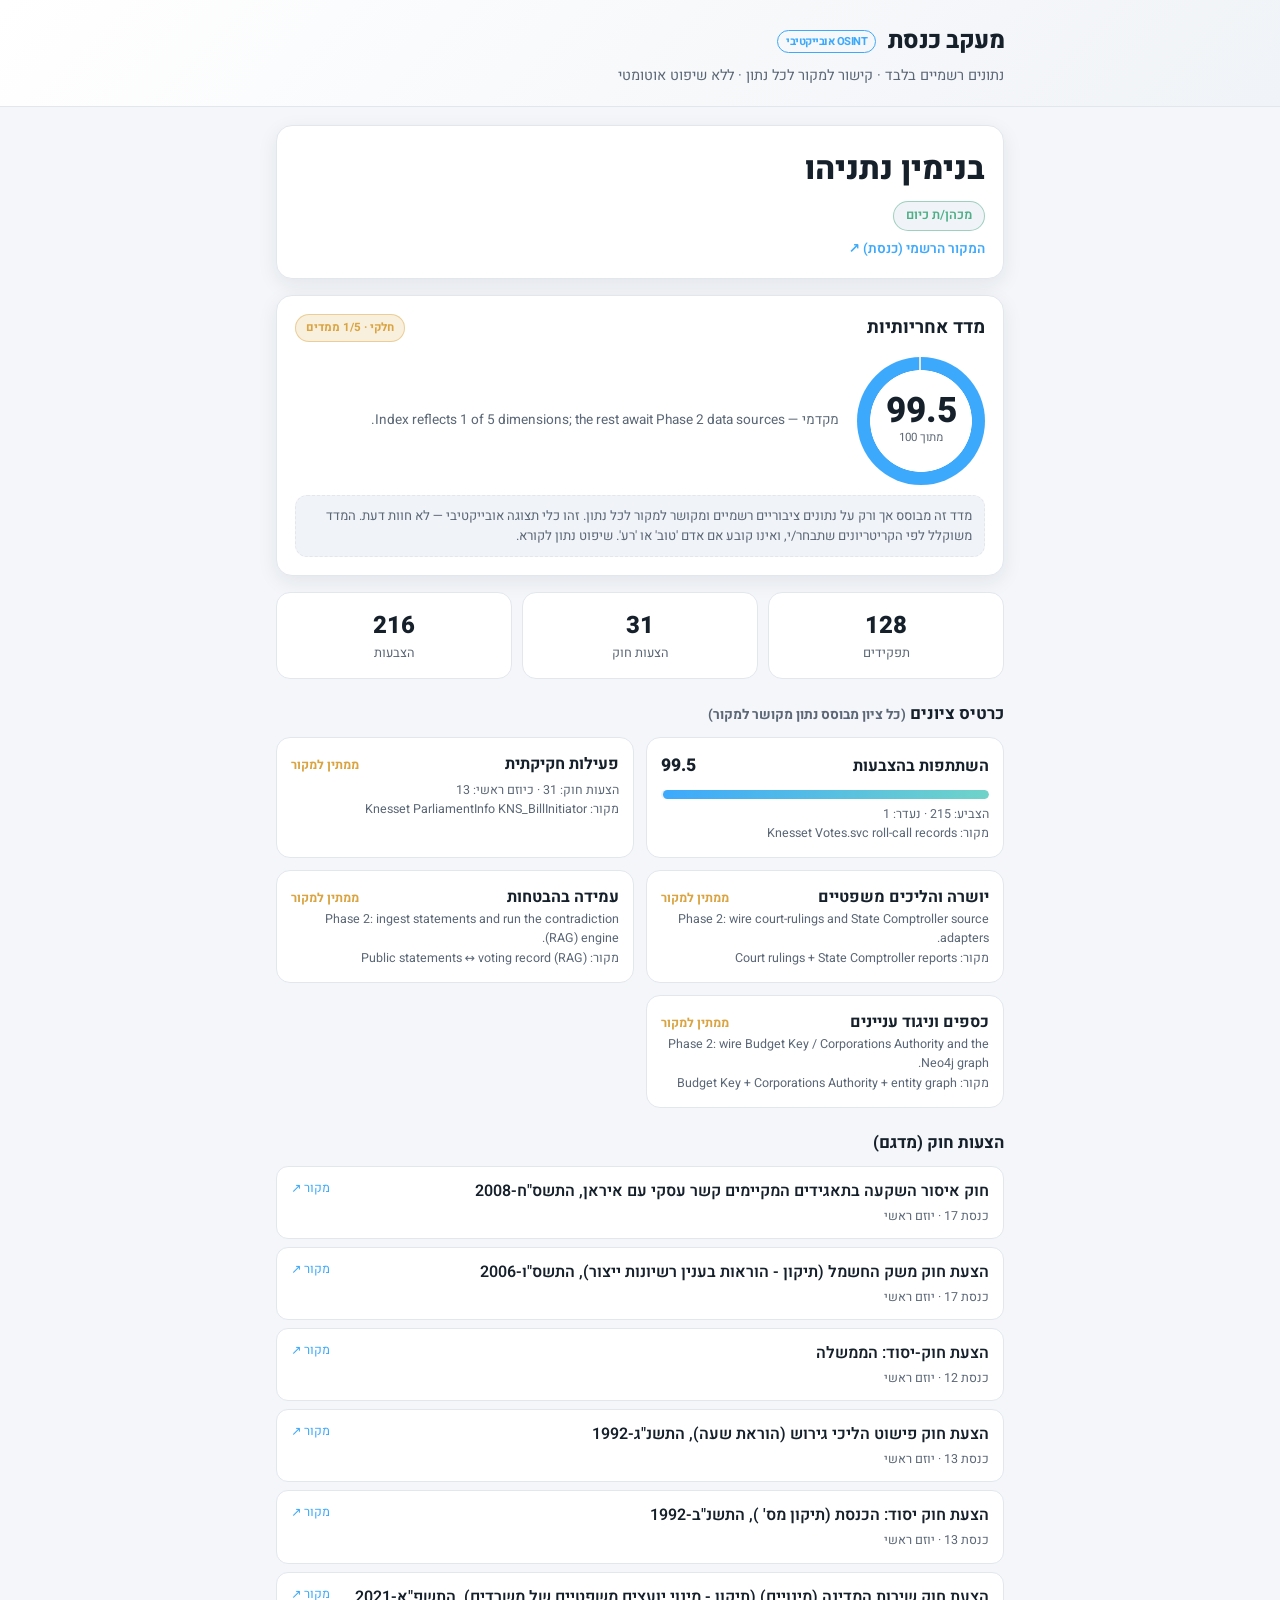
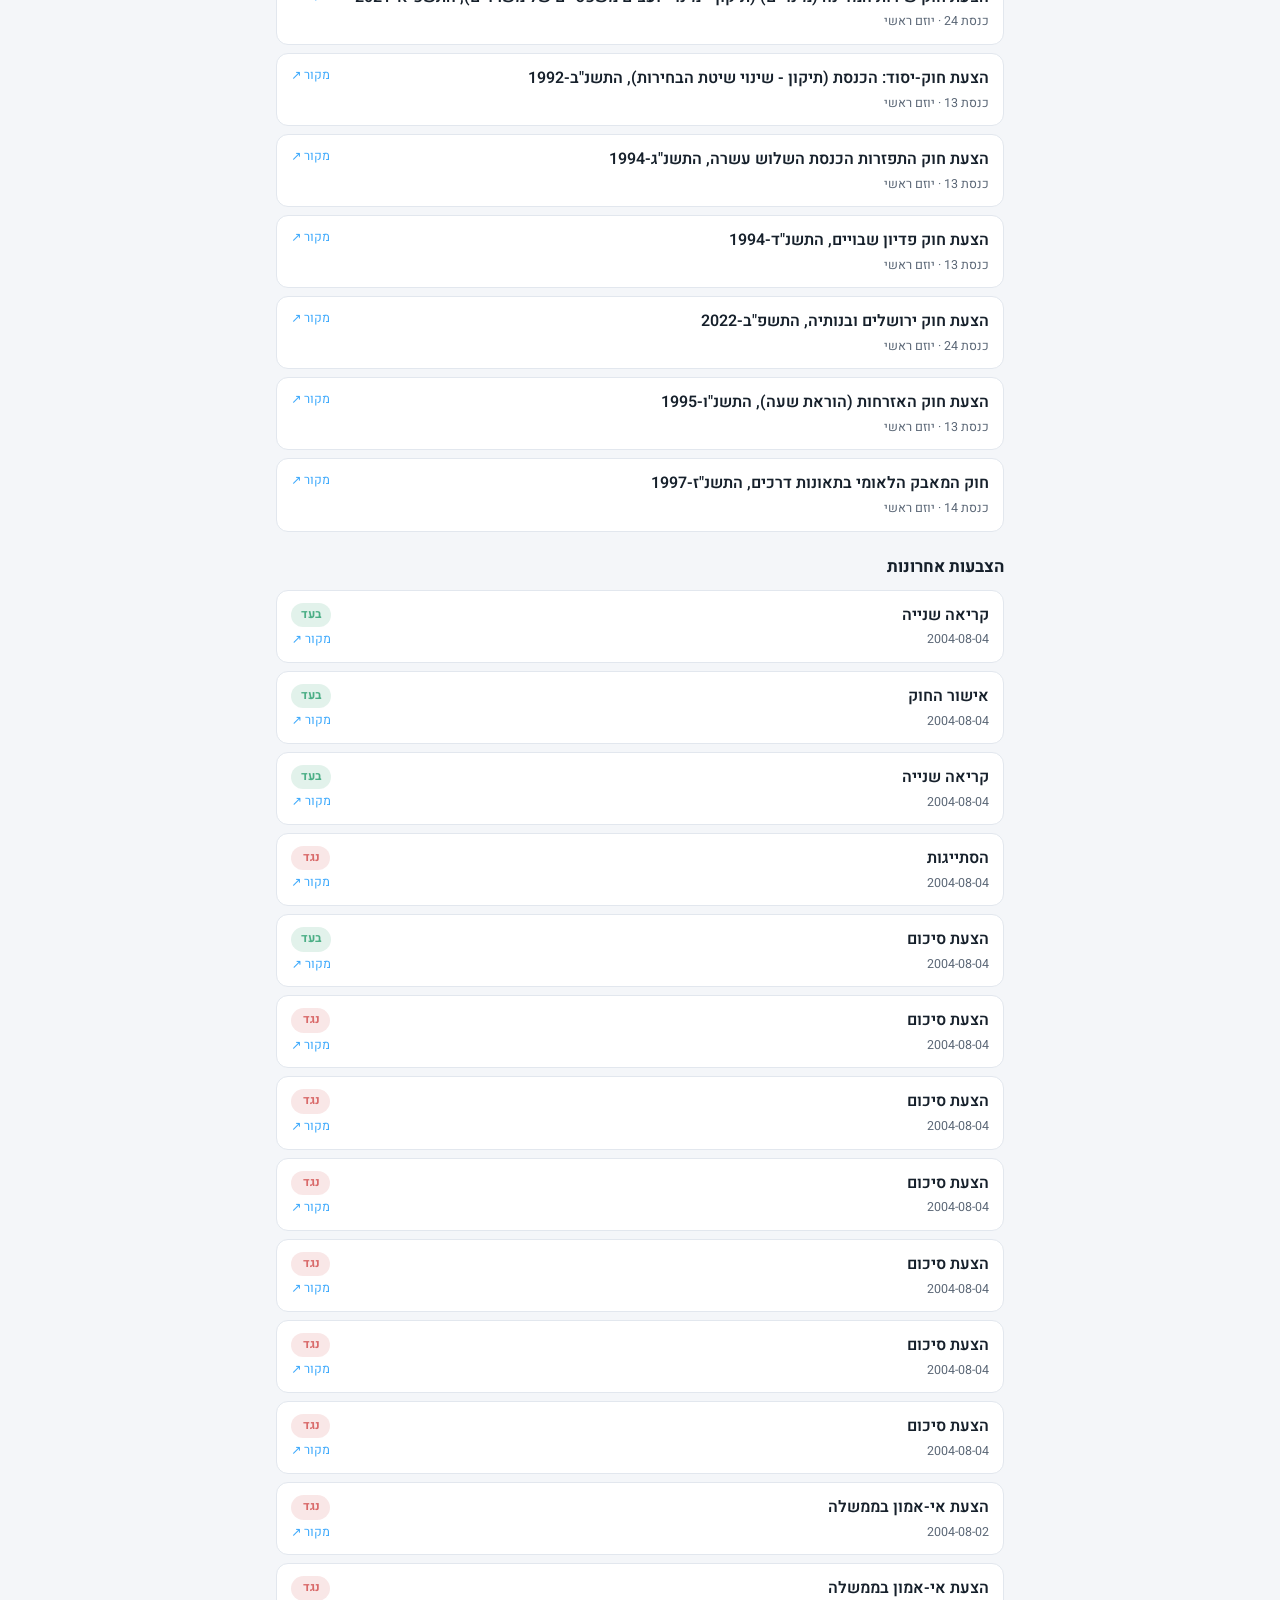
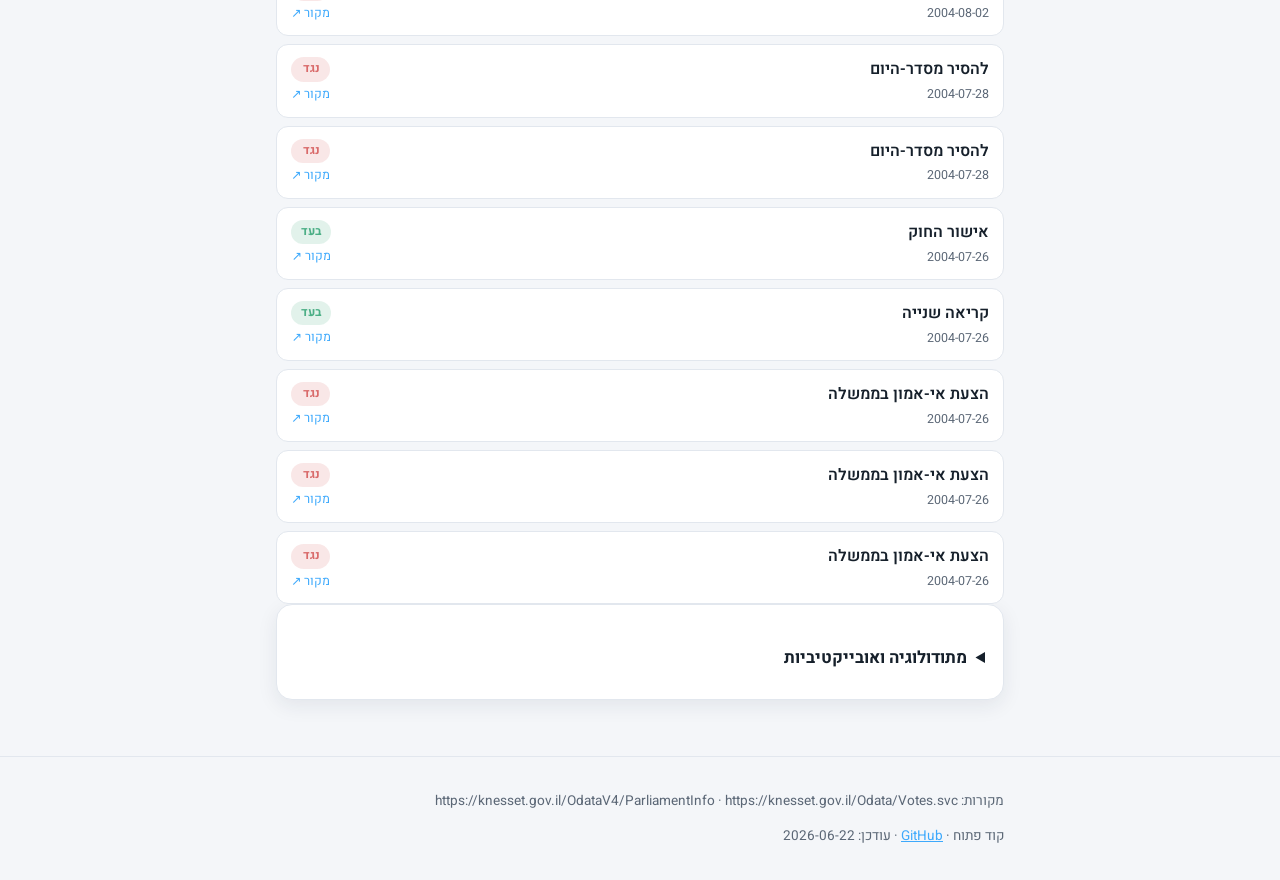
==== docs/index.html @ 67ebfc63 "Phase 1: objective Knesset OSINT platform + mobile site FastAPI + SQLAlchemy(Postgres) + Neo4j scaff" ====
<!DOCTYPE html>
<html lang="he" dir="rtl">
<head>
  <meta charset="utf-8" />
  <meta name="viewport" content="width=device-width, initial-scale=1, viewport-fit=cover" />
  <meta name="color-scheme" content="light dark" />
  <title>מעקב כנסת · OSINT אובייקטיבי</title>
  <link rel="icon" href="data:image/svg+xml,%3Csvg xmlns='http://www.w3.org/2000/svg' viewBox='0 0 100 100'%3E%3Crect width='100' height='100' rx='22' fill='%233da9fc'/%3E%3Cpath d='M28 52l16 16 30-36' fill='none' stroke='white' stroke-width='10' stroke-linecap='round' stroke-linejoin='round'/%3E%3C/svg%3E" />
  <meta property="og:title" content="מעקב כנסת · OSINT אובייקטיבי" />
  <meta property="og:description" content="מעקב אובייקטיבי אחר נבחרי ציבור בישראל — נתונים רשמיים בלבד." />
  <meta name="robots" content="index,follow" />
  <meta name="description" content="מעקב אובייקטיבי אחר נבחרי ציבור בישראל — נתונים רשמיים בלבד, עם קישור למקור לכל נתון." />
  <link rel="preconnect" href="https://fonts.googleapis.com" />
  <link rel="preconnect" href="https://fonts.gstatic.com" crossorigin />
  <link href="https://fonts.googleapis.com/css2?family=Heebo:wght@400;500;700;800&display=swap" rel="stylesheet" />
  <link rel="stylesheet" href="./styles.css" />
</head>
<body>
  <header class="site-header">
    <div class="wrap">
      <h1 class="brand">מעקב כנסת <span class="brand-sub">OSINT אובייקטיבי</span></h1>
      <p class="tagline">נתונים רשמיים בלבד · קישור למקור לכל נתון · ללא שיפוט אוטומטי</p>
    </div>
  </header>

  <main class="wrap" id="app">
    <div id="loading" class="loading">טוען נתונים…</div>
    <div id="error" class="error hidden"></div>

    <section id="content" class="hidden">
      <!-- Politician hero -->
      <section class="hero card">
        <div class="hero-main">
          <h2 id="p-name" class="p-name"></h2>
          <div class="p-meta">
            <span id="p-party" class="chip chip-party hidden"></span>
            <span id="p-current" class="chip chip-current hidden">מכהן/ת כיום</span>
          </div>
          <a id="p-source" class="source-link" target="_blank" rel="noopener">המקור הרשמי (כנסת) ↗</a>
        </div>
      </section>

      <!-- Accountability index -->
      <section class="card index-card">
        <div class="index-head">
          <h3>מדד אחריותיות</h3>
          <span id="idx-coverage" class="badge badge-warn"></span>
        </div>
        <div class="index-body">
          <div class="index-ring" id="idx-ring">
            <span id="idx-value" class="idx-value">—</span>
            <span class="idx-of">מתוך 100</span>
          </div>
          <p id="idx-note" class="muted small"></p>
        </div>
        <p class="disclaimer" id="idx-disclaimer"></p>
      </section>

      <!-- Counts strip -->
      <section class="counts" id="counts"></section>

      <!-- Scorecard dimensions -->
      <section>
        <h3 class="section-title">כרטיס ציונים <span class="muted small">(כל ציון מבוסס נתון מקושר למקור)</span></h3>
        <div id="dimensions" class="dims"></div>
      </section>

      <!-- Sample bills -->
      <section>
        <h3 class="section-title">הצעות חוק (מדגם)</h3>
        <ul id="bills" class="list"></ul>
      </section>

      <!-- Recent votes -->
      <section>
        <h3 class="section-title">הצבעות אחרונות</h3>
        <ul id="votes" class="list"></ul>
      </section>

      <!-- Methodology -->
      <section class="card">
        <details>
          <summary class="section-title" style="cursor:pointer">מתודולוגיה ואובייקטיביות</summary>
          <div class="method">
            <p>הפלטפורמה מציגה <strong>עובדות בלבד</strong> ממקורות רשמיים (אתר הנתונים הפתוחים של הכנסת), וכל נתון מקושר למקורו. היא <strong>אינה</strong> קובעת אם אדם "טוב" או "רע".</p>
            <p>"מדד האחריותיות" הוא <strong>עדשה משוקללת</strong> לפי קריטריונים גלויים — לא חוות דעת. כרגע הוא חלקי (חלק מהקריטריונים ממתינים למקורות נתונים בשלב הבא: מבקר המדינה, פסקי דין, מפתח התקציב ורשות התאגידים).</p>
            <p>אנומליות (כגון סתירה בין הצהרה להצבעה) <strong>מסומנות לבדיקת אדם</strong> ולעולם אינן מוצגות כ"שקר" אוטומטי.</p>
          </div>
        </details>
      </section>
    </section>
  </main>

  <footer class="site-footer">
    <div class="wrap">
      <p id="footer-sources" class="small muted"></p>
      <p class="small muted">
        קוד פתוח ·
        <a href="https://github.com/noamsolomon123/knesset-osint" target="_blank" rel="noopener">GitHub</a>
        · עודכן: <span id="footer-date">—</span>
      </p>
    </div>
  </footer>

  <script src="./app.js"></script>
</body>
</html>
---- docs/styles.css ----
/* Knesset OSINT — mobile-first, RTL. Neutral palette on purpose:
   the index ring is NEVER colored good/bad, to reinforce "lens, not verdict". */
:root {
  --bg: #0f1216;
  --surface: #171b21;
  --surface-2: #1e242c;
  --line: #2a313b;
  --text: #e8edf2;
  --muted: #9aa6b2;
  --accent: #3da9fc;
  --accent-2: #6fd3c9;
  --for: #4caf86;
  --against: #d96a6a;
  --abstain: #8b97a3;
  --absent: #d99a4c;
  --warn: #d9a441;
  --radius: 16px;
  --shadow: 0 6px 24px rgba(0, 0, 0, 0.28);
}
@media (prefers-color-scheme: light) {
  :root {
    --bg: #f4f6f9; --surface: #ffffff; --surface-2: #f0f3f7; --line: #e2e7ee;
    --text: #16202b; --muted: #5b6776; --shadow: 0 6px 20px rgba(20, 35, 60, 0.08);
  }
}

* { box-sizing: border-box; }
html, body { margin: 0; padding: 0; }
body {
  font-family: 'Heebo', system-ui, -apple-system, 'Segoe UI', Arial, sans-serif;
  background: var(--bg);
  color: var(--text);
  line-height: 1.55;
  -webkit-text-size-adjust: 100%;
}
.wrap { width: 100%; max-width: 760px; margin: 0 auto; padding: 0 16px; }
.hidden { display: none !important; }
.muted { color: var(--muted); }
.small { font-size: 0.85rem; }
a { color: var(--accent); }

/* Header */
.site-header {
  background: linear-gradient(135deg, var(--surface), var(--surface-2));
  border-bottom: 1px solid var(--line);
  padding: 22px 0 18px;
  padding-top: max(22px, env(safe-area-inset-top));
}
.brand { font-size: 1.5rem; font-weight: 800; margin: 0; letter-spacing: -0.5px; }
.brand-sub {
  display: inline-block; font-size: 0.7rem; font-weight: 700; vertical-align: middle;
  color: var(--accent); border: 1px solid var(--accent); border-radius: 999px;
  padding: 2px 8px; margin-inline-start: 6px;
}
.tagline { margin: 6px 0 0; color: var(--muted); font-size: 0.9rem; }

main.wrap { padding-top: 18px; padding-bottom: 40px; }

/* Cards */
.card {
  background: var(--surface); border: 1px solid var(--line);
  border-radius: var(--radius); padding: 18px; margin-bottom: 16px; box-shadow: var(--shadow);
}
.section-title { font-size: 1.05rem; font-weight: 700; margin: 22px 0 10px; }

/* Hero */
.hero-main { display: flex; flex-direction: column; gap: 8px; }
.p-name { font-size: 1.7rem; font-weight: 800; margin: 0; }
.p-meta { display: flex; flex-wrap: wrap; gap: 8px; }
.chip {
  font-size: 0.8rem; font-weight: 600; border-radius: 999px; padding: 4px 12px;
  background: var(--surface-2); border: 1px solid var(--line);
}
.chip-current { color: var(--for); border-color: color-mix(in srgb, var(--for) 50%, transparent); }
.source-link { font-size: 0.85rem; font-weight: 600; text-decoration: none; }
.source-link:hover { text-decoration: underline; }

/* Index */
.index-head { display: flex; align-items: center; justify-content: space-between; gap: 8px; }
.index-head h3 { margin: 0; font-size: 1.15rem; }
.badge { font-size: 0.72rem; font-weight: 700; border-radius: 999px; padding: 4px 10px; }
.badge-warn { background: color-mix(in srgb, var(--warn) 18%, transparent); color: var(--warn);
  border: 1px solid color-mix(in srgb, var(--warn) 45%, transparent); }
.index-body { display: flex; align-items: center; gap: 18px; margin: 14px 0 6px; }
.index-ring {
  flex: 0 0 auto; width: 128px; height: 128px; border-radius: 50%;
  display: grid; place-content: center; text-align: center;
  background:
    radial-gradient(closest-side, var(--surface) 79%, transparent 80% 100%),
    conic-gradient(var(--accent) calc(var(--pct, 0) * 1%), var(--line) 0);
}
.idx-value { font-size: 2.2rem; font-weight: 800; line-height: 1; display: block; }
.idx-of { font-size: 0.72rem; color: var(--muted); }
.disclaimer {
  font-size: 0.82rem; color: var(--muted); background: var(--surface-2);
  border: 1px dashed var(--line); border-radius: 12px; padding: 10px 12px; margin: 10px 0 0;
}

/* Counts */
.counts { display: grid; grid-template-columns: repeat(3, 1fr); gap: 10px; margin-bottom: 8px; }
.count-box { background: var(--surface); border: 1px solid var(--line); border-radius: 14px;
  padding: 14px 8px; text-align: center; }
.count-num { font-size: 1.5rem; font-weight: 800; }
.count-label { font-size: 0.8rem; color: var(--muted); }

/* Dimensions */
.dims { display: grid; grid-template-columns: 1fr; gap: 12px; }
.dim { background: var(--surface); border: 1px solid var(--line); border-radius: 14px; padding: 14px; }
.dim-head { display: flex; justify-content: space-between; align-items: baseline; gap: 8px; }
.dim-name { font-weight: 700; }
.dim-score { font-weight: 800; font-size: 1.1rem; }
.dim-pending { font-size: 0.78rem; font-weight: 700; color: var(--warn); }
.bar { height: 9px; background: var(--surface-2); border-radius: 999px; overflow: hidden; margin: 10px 0 6px; }
.bar > i { display: block; height: 100%; background: linear-gradient(90deg, var(--accent), var(--accent-2)); border-radius: 999px; }
.dim-meta { font-size: 0.78rem; color: var(--muted); }
.dim-raw { font-size: 0.78rem; color: var(--muted); margin-top: 4px; }

/* Lists */
.list { list-style: none; padding: 0; margin: 0; display: flex; flex-direction: column; gap: 8px; }
.list li {
  background: var(--surface); border: 1px solid var(--line); border-radius: 12px;
  padding: 12px 14px; display: flex; gap: 10px; align-items: flex-start; justify-content: space-between;
}
.li-main { display: flex; flex-direction: column; gap: 3px; min-width: 0; }
.li-title { font-weight: 600; word-break: break-word; }
.li-sub { font-size: 0.78rem; color: var(--muted); }
.li-link { flex: 0 0 auto; font-size: 0.78rem; text-decoration: none; white-space: nowrap; }
.stance { font-size: 0.74rem; font-weight: 700; border-radius: 999px; padding: 3px 10px; white-space: nowrap; }
.stance-for { color: var(--for); background: color-mix(in srgb, var(--for) 16%, transparent); }
.stance-against { color: var(--against); background: color-mix(in srgb, var(--against) 16%, transparent); }
.stance-abstain { color: var(--abstain); background: color-mix(in srgb, var(--abstain) 18%, transparent); }
.stance-absent { color: var(--absent); background: color-mix(in srgb, var(--absent) 16%, transparent); }

.method p { font-size: 0.88rem; color: var(--muted); }
.loading, .error { text-align: center; padding: 40px 10px; color: var(--muted); }
.error { color: var(--against); }

.site-footer { border-top: 1px solid var(--line); padding: 20px 0; padding-bottom: max(20px, env(safe-area-inset-bottom)); }

/* Larger screens */
@media (min-width: 620px) {
  .dims { grid-template-columns: 1fr 1fr; }
  .p-name { font-size: 2rem; }
}
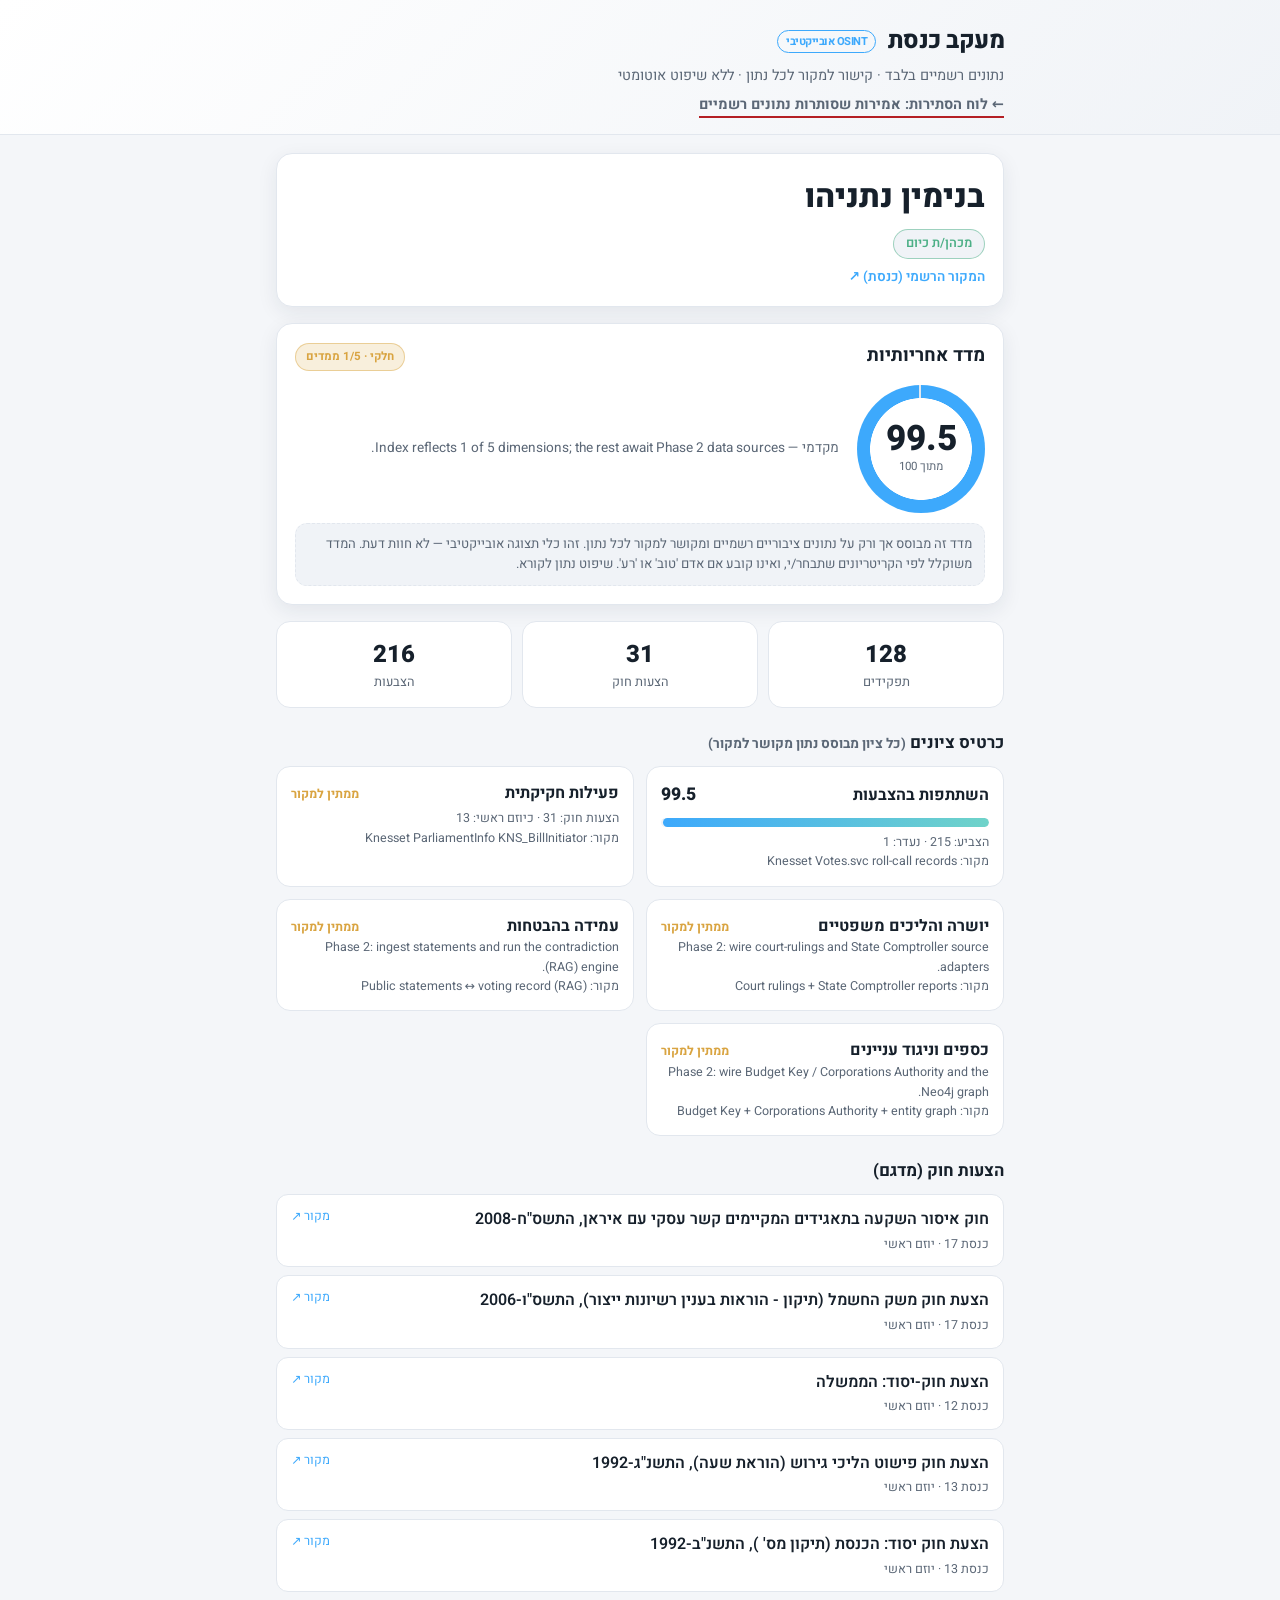
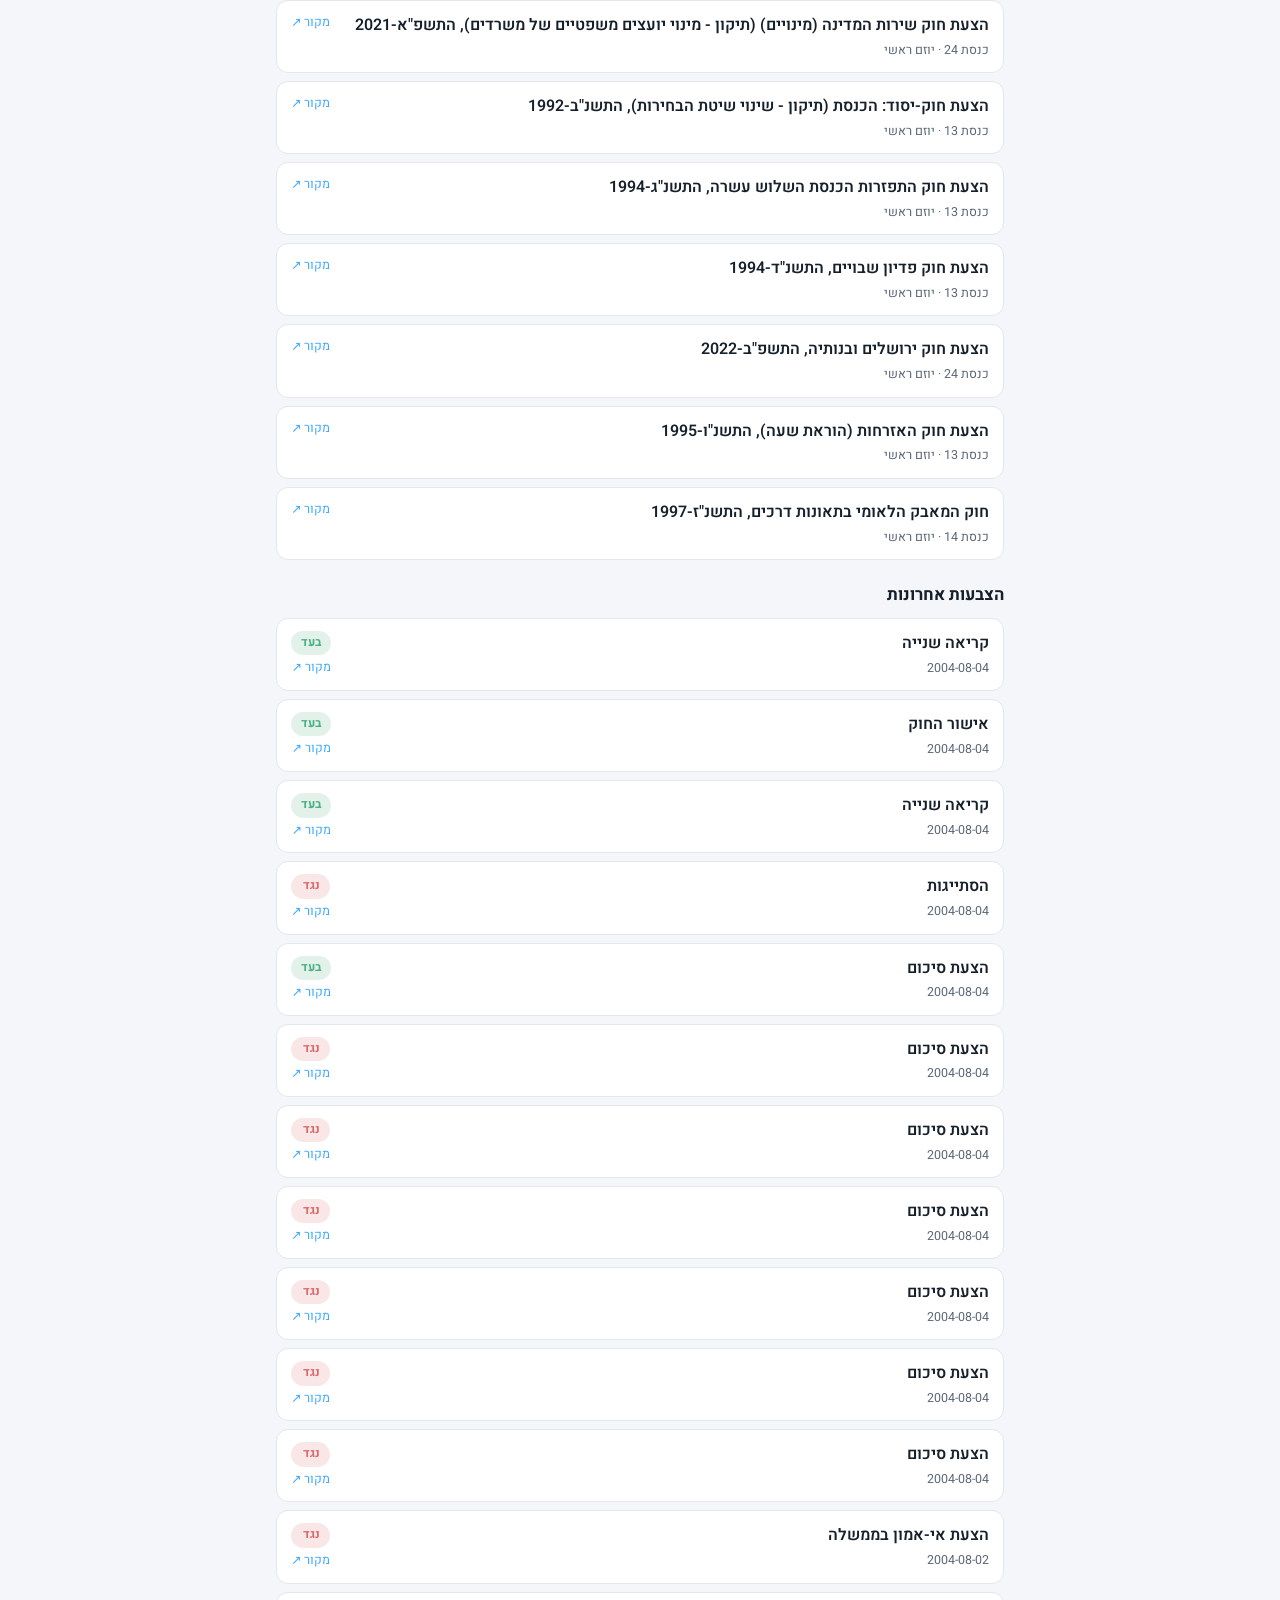
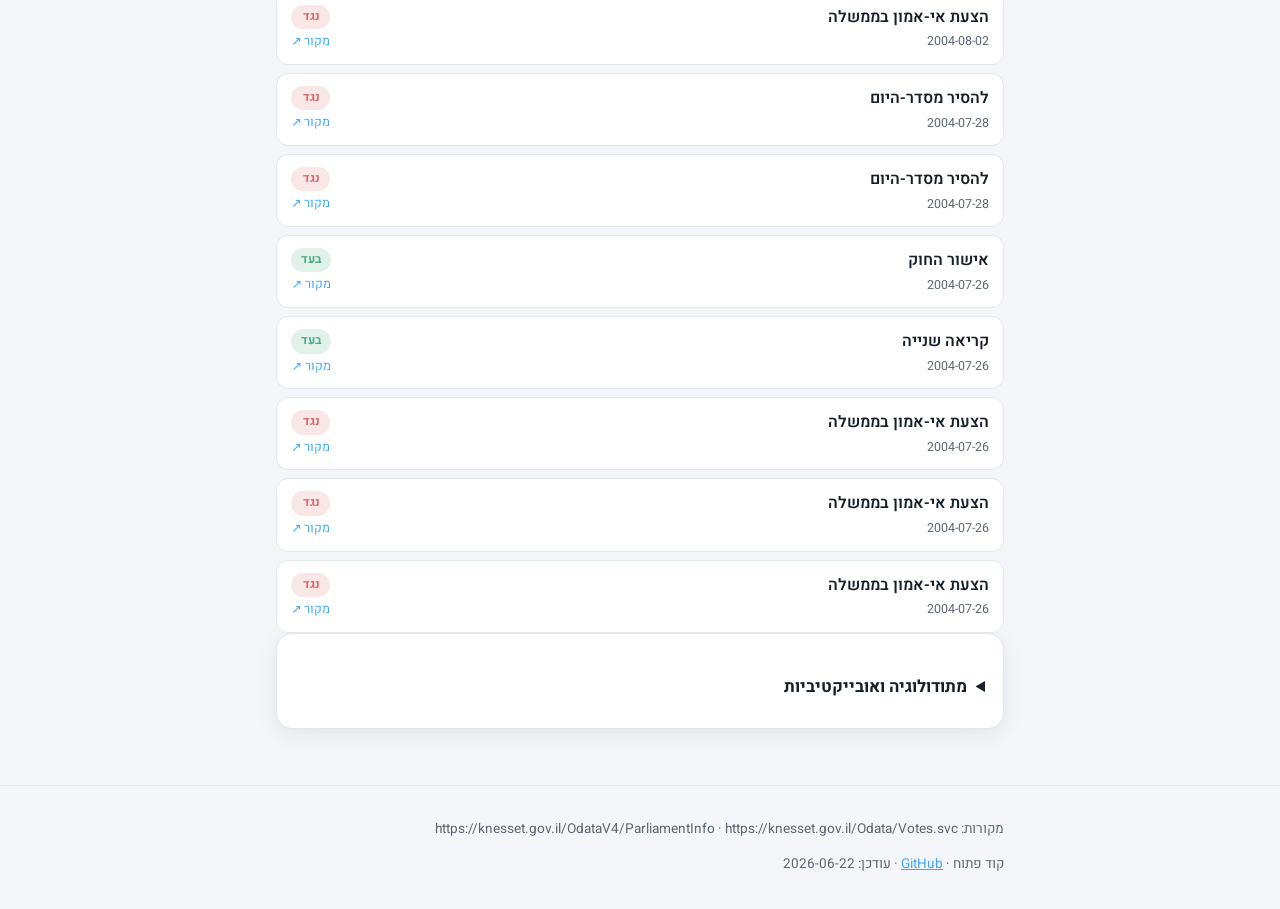
==== commit 427c68e8: "feat: forensic-dossier leaderboard page + nav link Replace the placeholder leaderboard with the appr" ====
--- a/docs/index.html
+++ b/docs/index.html
@@ -20,6 +20,7 @@
     <div class="wrap">
       <h1 class="brand">מעקב כנסת <span class="brand-sub">OSINT אובייקטיבי</span></h1>
       <p class="tagline">נתונים רשמיים בלבד · קישור למקור לכל נתון · ללא שיפוט אוטומטי</p>
+      <p class="tagline"><a href="./leaderboard.html" style="color:inherit;font-weight:700;text-decoration:none;border-bottom:2px solid #b41f24;padding-bottom:1px">← לוח הסתירות: אמירות שסותרות נתונים רשמיים</a></p>
     </div>
   </header>
 
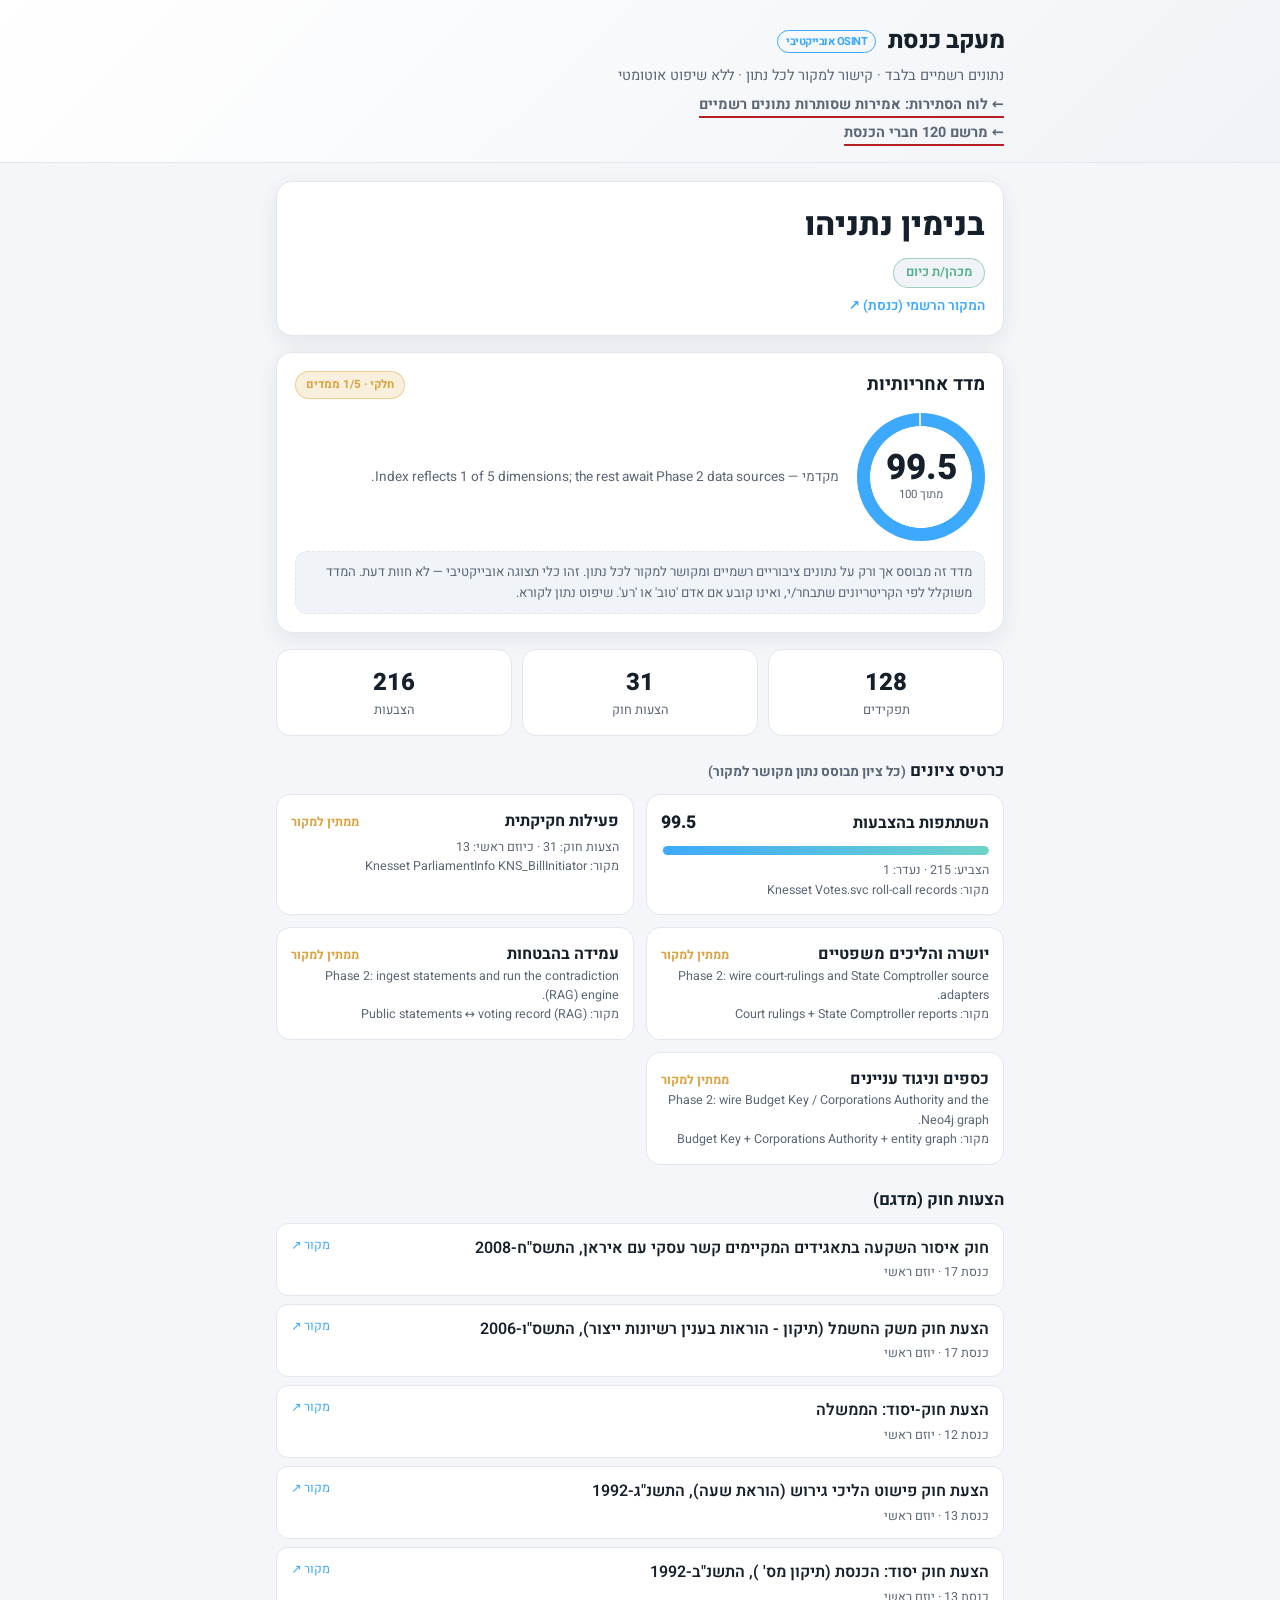
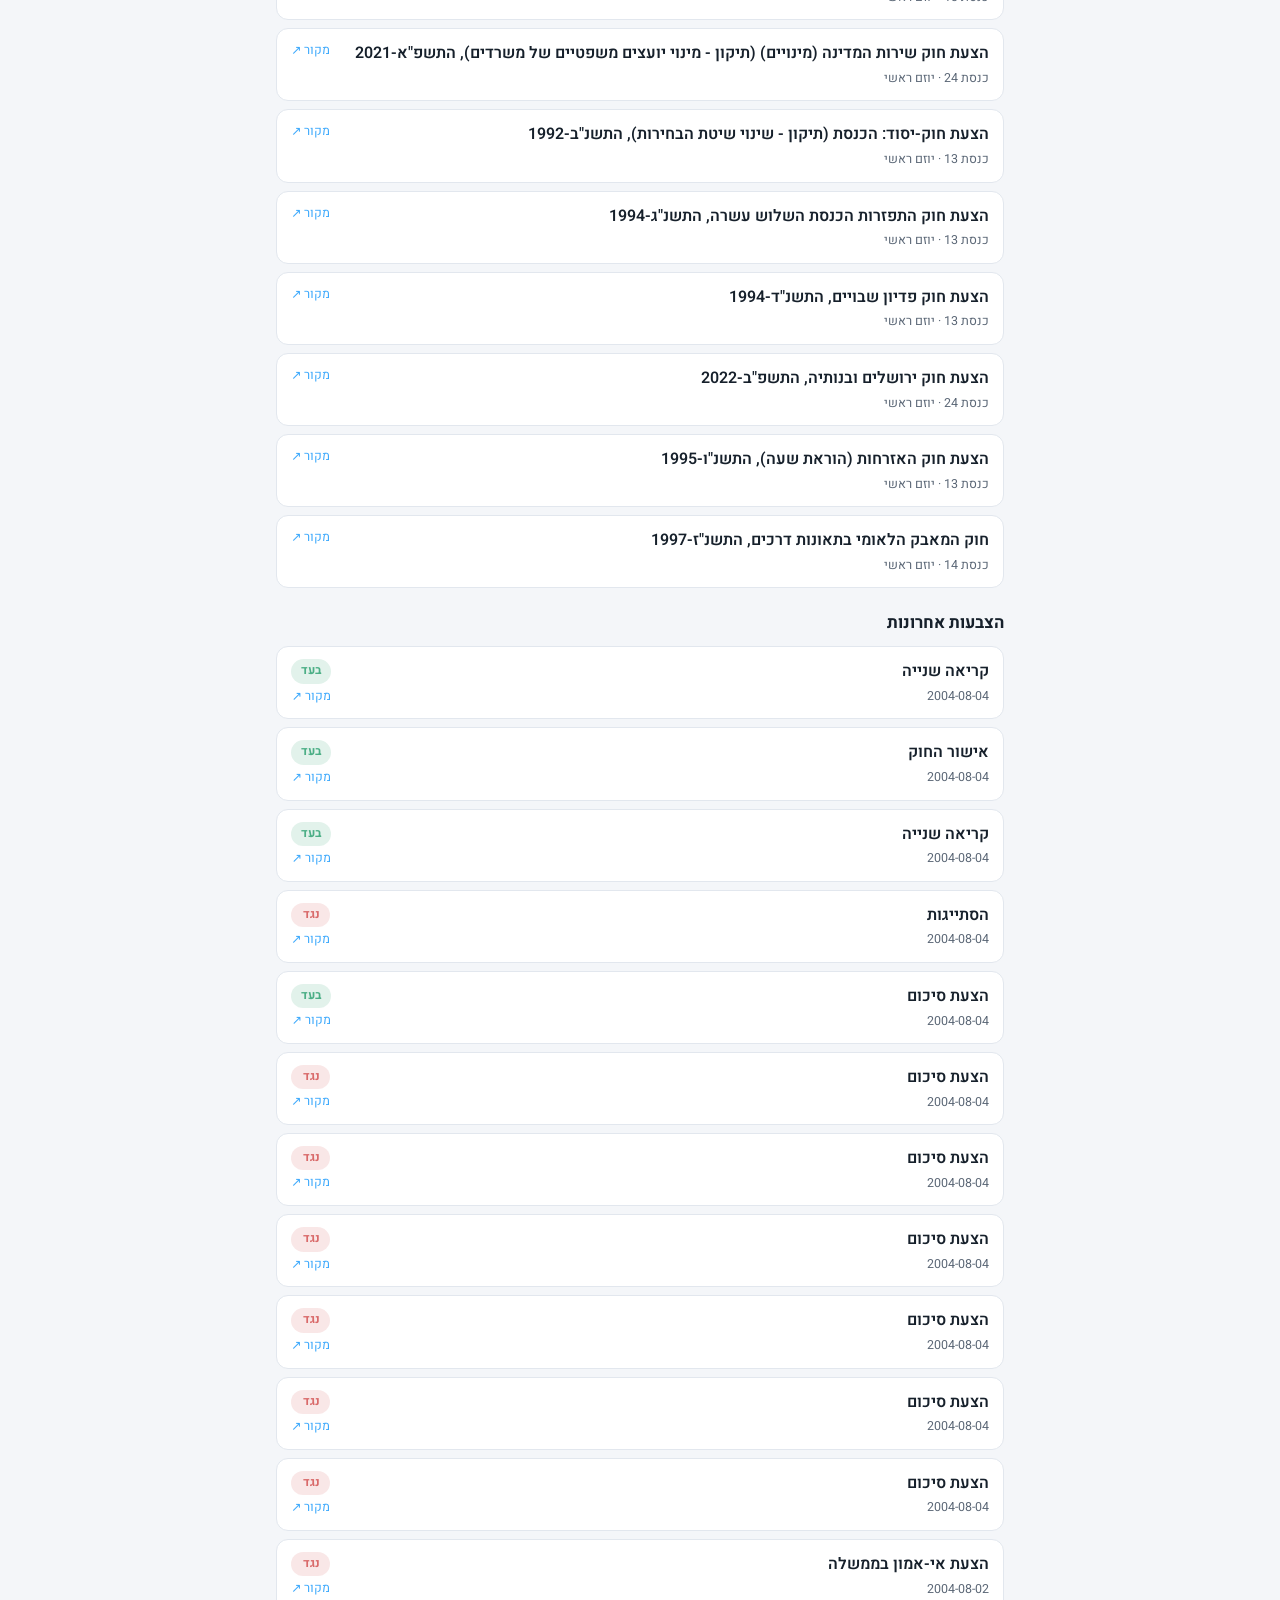
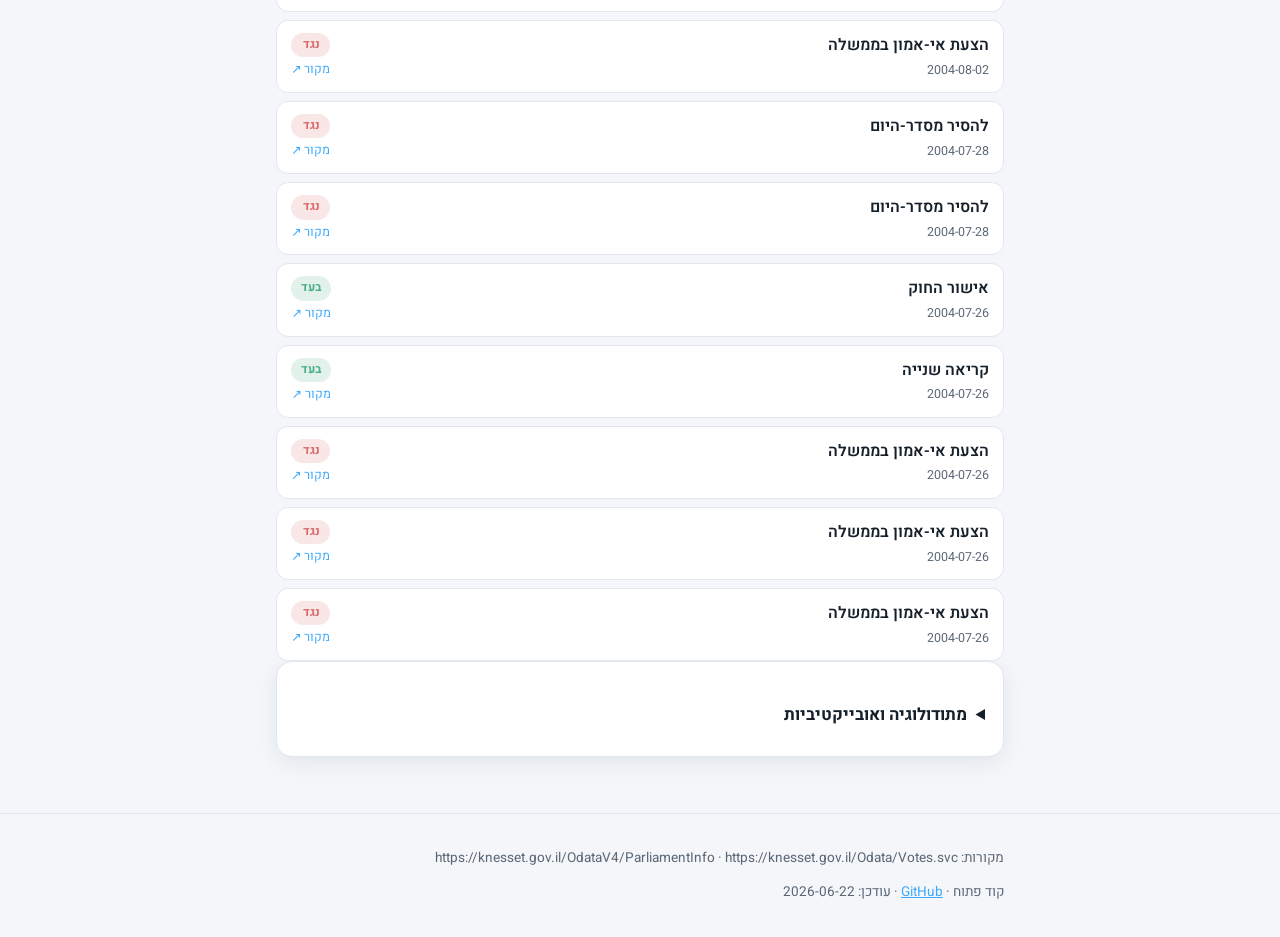
==== commit 23a6f64d: "feat: real 120-MK directory + flip leaderboard off the demo Add docs/directory.html — a real, browsa" ====
--- a/docs/index.html
+++ b/docs/index.html
@@ -21,6 +21,7 @@
       <h1 class="brand">מעקב כנסת <span class="brand-sub">OSINT אובייקטיבי</span></h1>
       <p class="tagline">נתונים רשמיים בלבד · קישור למקור לכל נתון · ללא שיפוט אוטומטי</p>
       <p class="tagline"><a href="./leaderboard.html" style="color:inherit;font-weight:700;text-decoration:none;border-bottom:2px solid #b41f24;padding-bottom:1px">← לוח הסתירות: אמירות שסותרות נתונים רשמיים</a></p>
+      <p class="tagline"><a href="./directory.html" style="color:inherit;font-weight:700;text-decoration:none;border-bottom:2px solid #b41f24;padding-bottom:1px">← מרשם 120 חברי הכנסת</a></p>
     </div>
   </header>
 
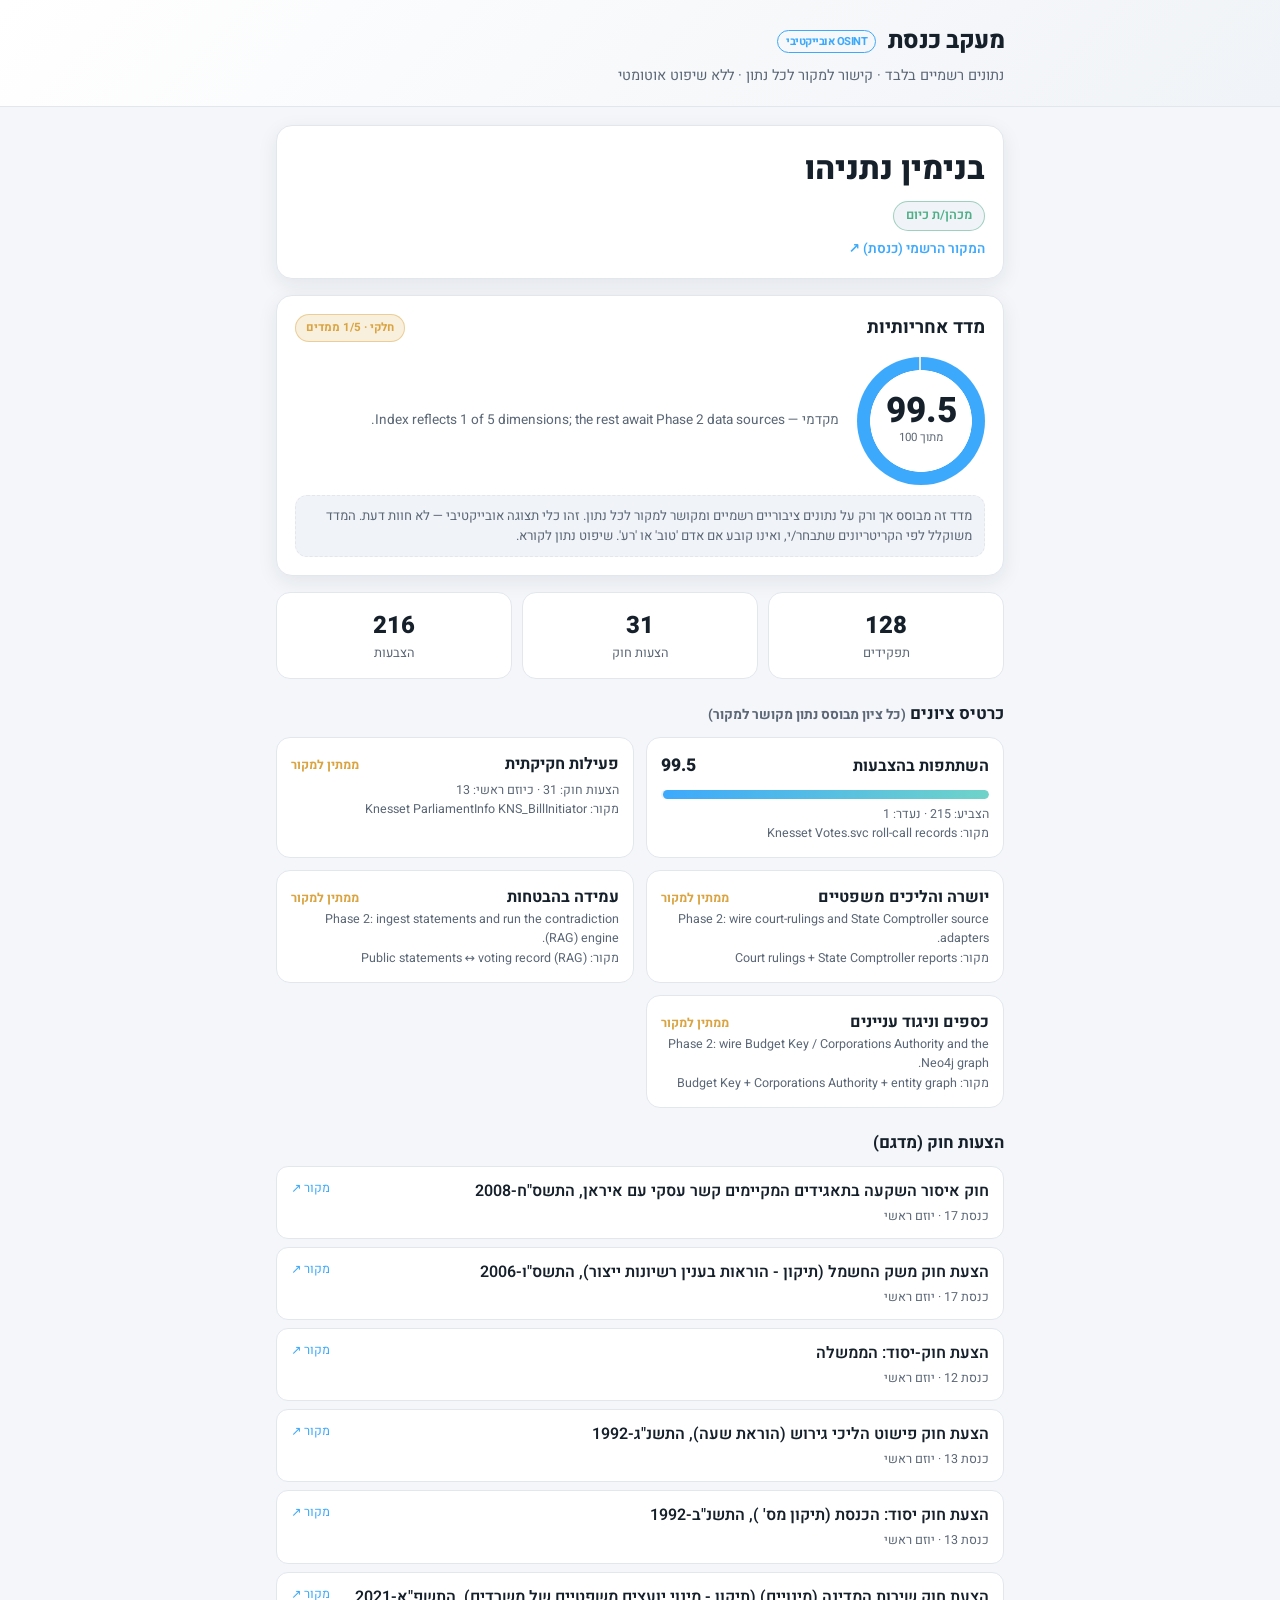
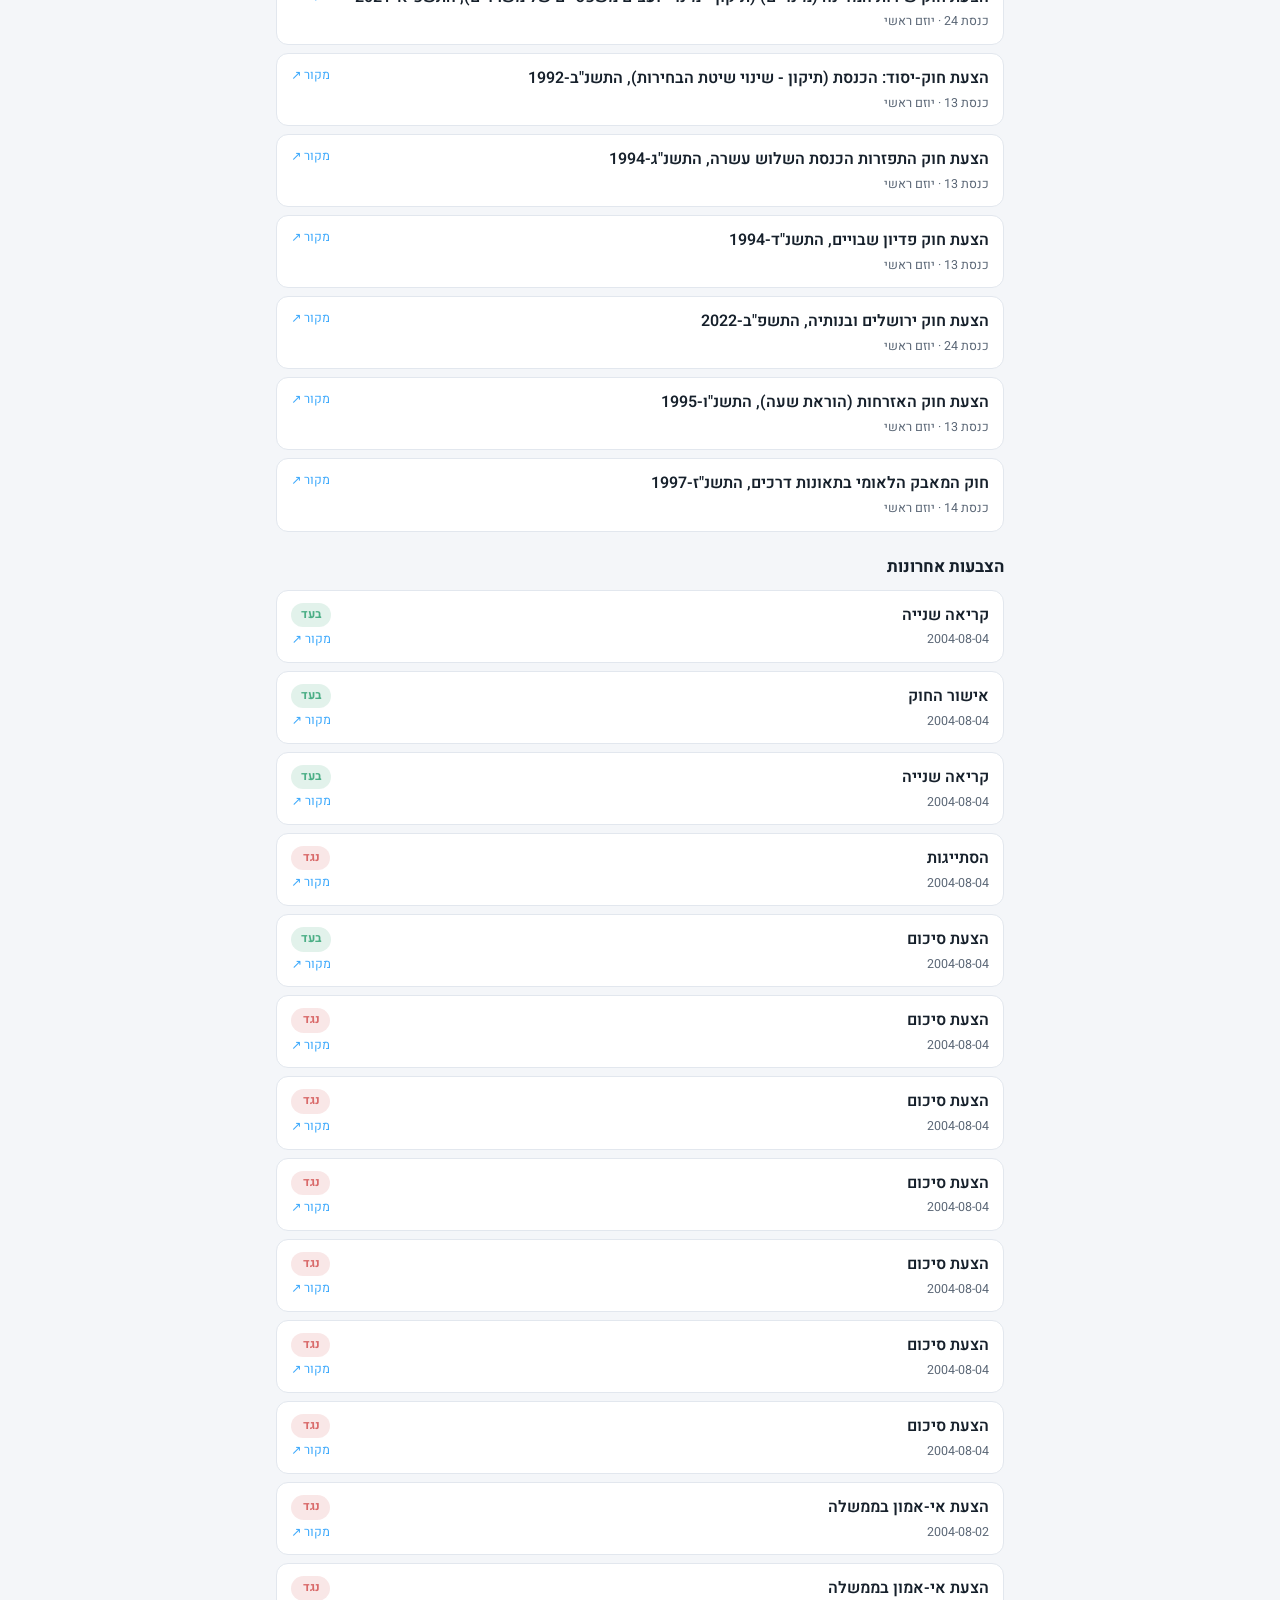
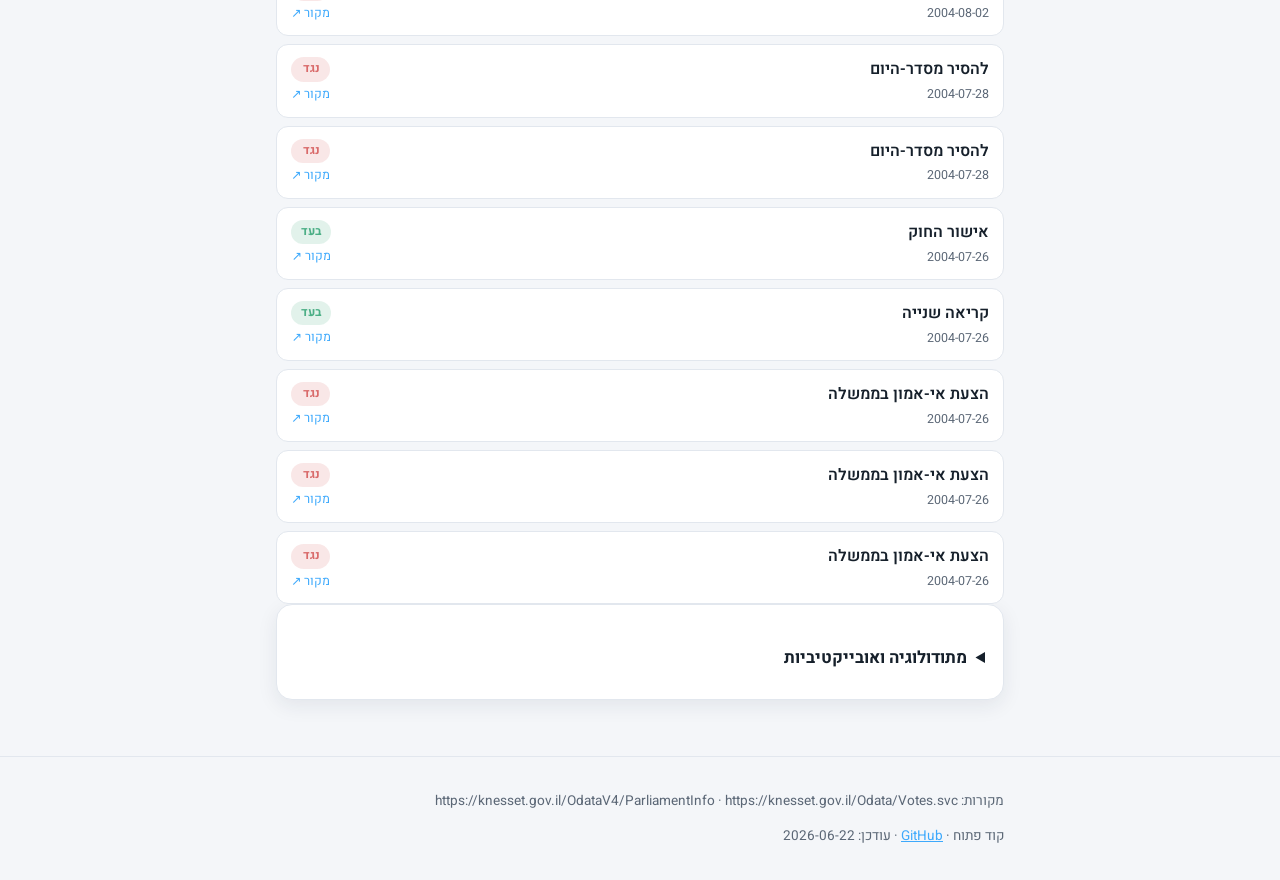
==== commit a32eb38f: "chore: decouple the fact-check site from the knesset-osint scorecard Per the user: this is a SEPARAT" ====
--- a/docs/index.html
+++ b/docs/index.html
@@ -20,8 +20,6 @@
     <div class="wrap">
       <h1 class="brand">מעקב כנסת <span class="brand-sub">OSINT אובייקטיבי</span></h1>
       <p class="tagline">נתונים רשמיים בלבד · קישור למקור לכל נתון · ללא שיפוט אוטומטי</p>
-      <p class="tagline"><a href="./leaderboard.html" style="color:inherit;font-weight:700;text-decoration:none;border-bottom:2px solid #b41f24;padding-bottom:1px">← לוח הסתירות: אמירות שסותרות נתונים רשמיים</a></p>
-      <p class="tagline"><a href="./directory.html" style="color:inherit;font-weight:700;text-decoration:none;border-bottom:2px solid #b41f24;padding-bottom:1px">← מרשם 120 חברי הכנסת</a></p>
     </div>
   </header>
 
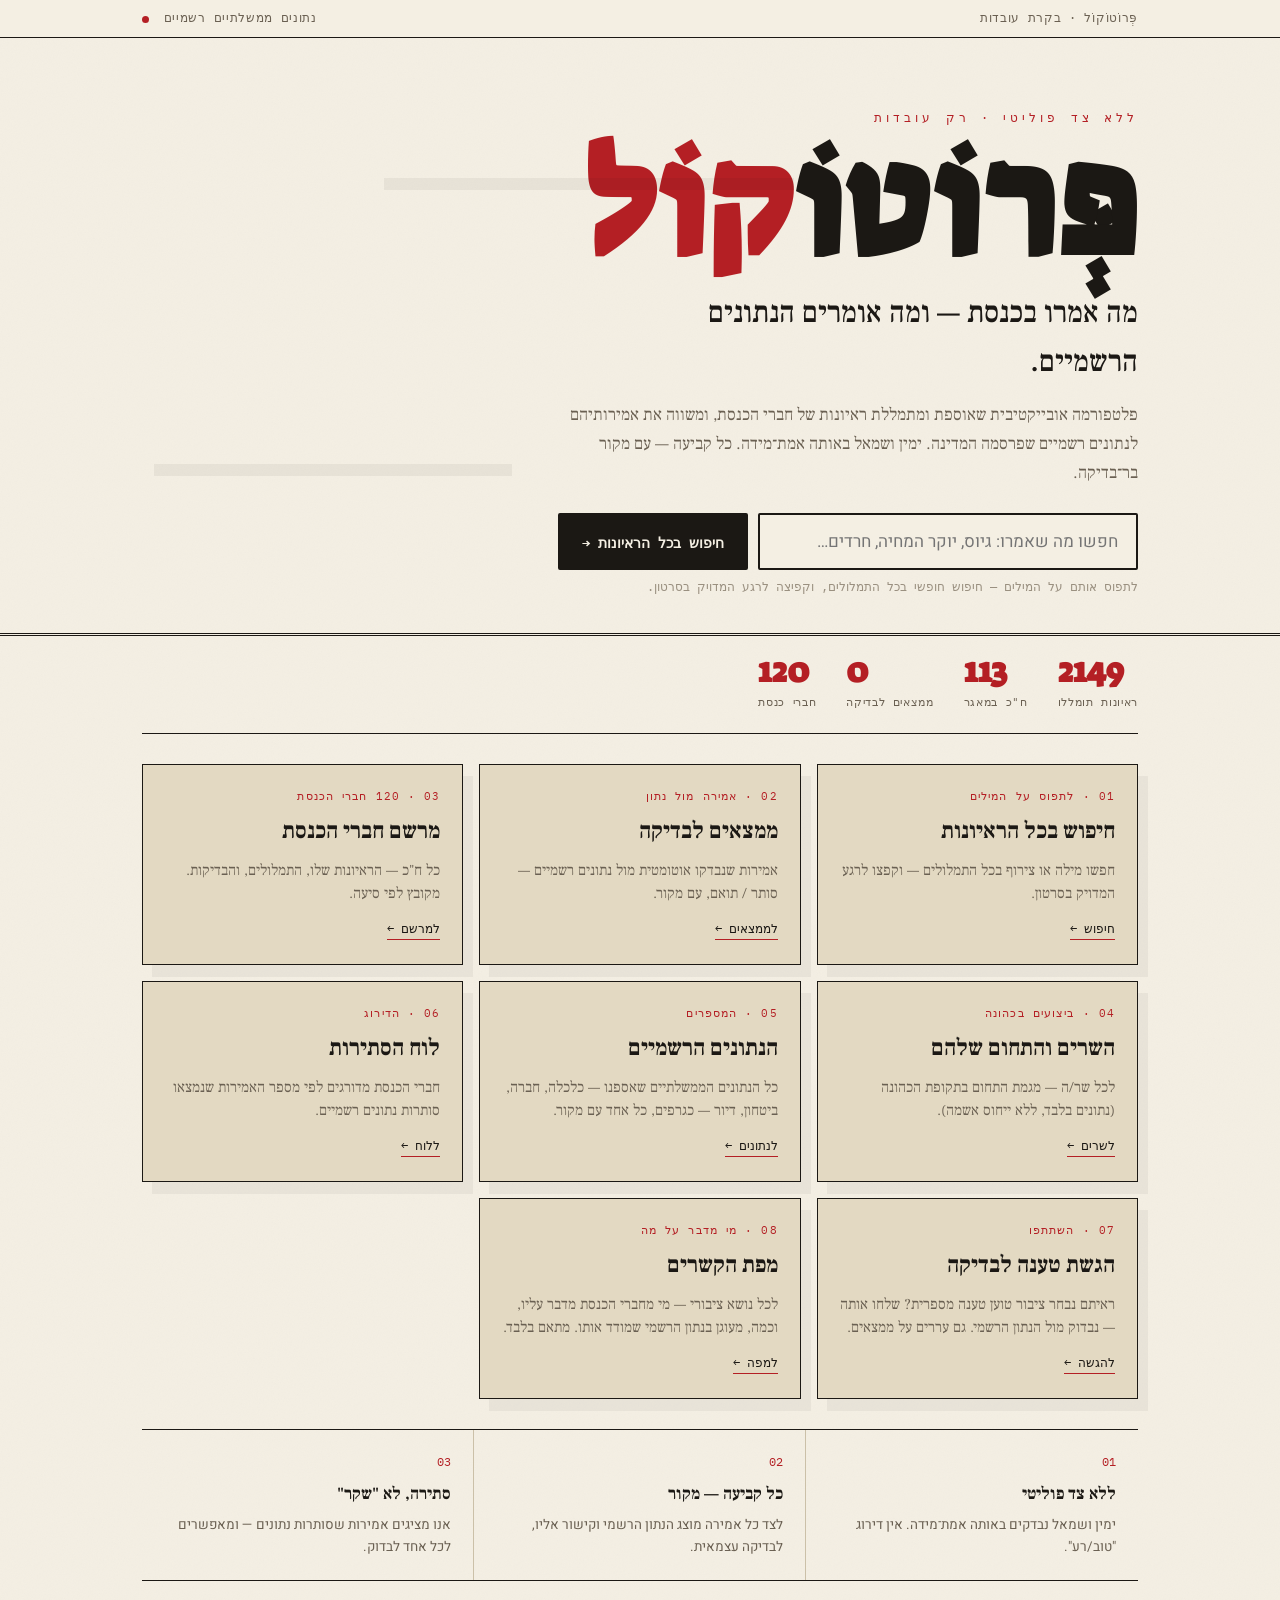
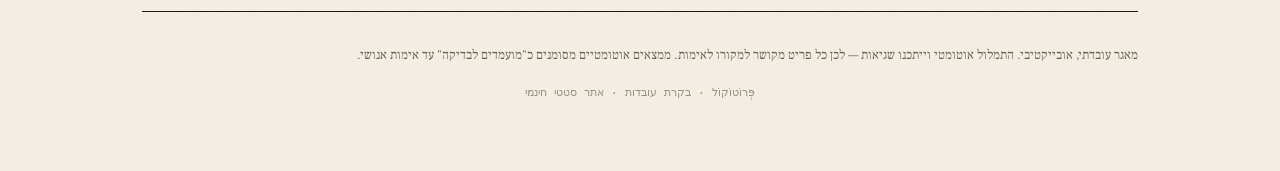
==== commit bda2342c: "feat(F10): protokol root redirects to the platform (home.html) In the new dedicated repo, index.html" ====
--- a/docs/index.html
+++ b/docs/index.html
@@ -1,107 +1,30 @@
 <!DOCTYPE html>
+<!-- פְּרוֹטוֹקוֹל · root redirect → the platform landing (home.html). This repo (protokol)
+     is the fact-check platform, separate from the legacy OSINT scorecard. -->
 <html lang="he" dir="rtl">
 <head>
-  <meta charset="utf-8" />
-  <meta name="viewport" content="width=device-width, initial-scale=1, viewport-fit=cover" />
-  <meta name="color-scheme" content="light dark" />
-  <title>מעקב כנסת · OSINT אובייקטיבי</title>
-  <link rel="icon" href="data:image/svg+xml,%3Csvg xmlns='http://www.w3.org/2000/svg' viewBox='0 0 100 100'%3E%3Crect width='100' height='100' rx='22' fill='%233da9fc'/%3E%3Cpath d='M28 52l16 16 30-36' fill='none' stroke='white' stroke-width='10' stroke-linecap='round' stroke-linejoin='round'/%3E%3C/svg%3E" />
-  <meta property="og:title" content="מעקב כנסת · OSINT אובייקטיבי" />
-  <meta property="og:description" content="מעקב אובייקטיבי אחר נבחרי ציבור בישראל — נתונים רשמיים בלבד." />
-  <meta name="robots" content="index,follow" />
-  <meta name="description" content="מעקב אובייקטיבי אחר נבחרי ציבור בישראל — נתונים רשמיים בלבד, עם קישור למקור לכל נתון." />
-  <link rel="preconnect" href="https://fonts.googleapis.com" />
-  <link rel="preconnect" href="https://fonts.gstatic.com" crossorigin />
-  <link href="https://fonts.googleapis.com/css2?family=Heebo:wght@400;500;700;800&display=swap" rel="stylesheet" />
-  <link rel="stylesheet" href="./styles.css" />
+<meta charset="utf-8" />
+<meta name="viewport" content="width=device-width, initial-scale=1" />
+<title>פְּרוֹטוֹקוֹל</title>
+<meta http-equiv="refresh" content="0; url=./home.html" />
+<link rel="canonical" href="./home.html" />
+<meta property="og:title" content="פְּרוֹטוֹקוֹל" />
+<meta property="og:description" content="מה אמרו בכנסת — ומה אומרים הנתונים הרשמיים. ללא צד פוליטי, כל קביעה ממקור." />
+<link rel="icon" href="data:image/svg+xml,%3Csvg xmlns='http://www.w3.org/2000/svg' viewBox='0 0 100 100'%3E%3Crect width='100' height='100' rx='20' fill='%23b41f24'/%3E%3Cpath d='M27 52l16 16 30-37' fill='none' stroke='white' stroke-width='11' stroke-linecap='round' stroke-linejoin='round'/%3E%3C/svg%3E" />
+<style>
+  html,body{height:100%;margin:0;background:#f4efe3;color:#1b1814;font-family:system-ui,"Heebo",sans-serif;}
+  .c{height:100%;display:flex;flex-direction:column;align-items:center;justify-content:center;gap:14px;text-align:center;padding:24px;}
+  .m{font-family:"Suez One",serif;font-size:clamp(30px,7vw,52px);}
+  a{color:#b41f24;font-size:18px;border-bottom:2px solid #b41f24;text-decoration:none;padding-bottom:2px;}
+  .s{color:#6a6052;font-size:15px;}
+</style>
 </head>
 <body>
-  <header class="site-header">
-    <div class="wrap">
-      <h1 class="brand">מעקב כנסת <span class="brand-sub">OSINT אובייקטיבי</span></h1>
-      <p class="tagline">נתונים רשמיים בלבד · קישור למקור לכל נתון · ללא שיפוט אוטומטי</p>
-    </div>
-  </header>
-
-  <main class="wrap" id="app">
-    <div id="loading" class="loading">טוען נתונים…</div>
-    <div id="error" class="error hidden"></div>
-
-    <section id="content" class="hidden">
-      <!-- Politician hero -->
-      <section class="hero card">
-        <div class="hero-main">
-          <h2 id="p-name" class="p-name"></h2>
-          <div class="p-meta">
-            <span id="p-party" class="chip chip-party hidden"></span>
-            <span id="p-current" class="chip chip-current hidden">מכהן/ת כיום</span>
-          </div>
-          <a id="p-source" class="source-link" target="_blank" rel="noopener">המקור הרשמי (כנסת) ↗</a>
-        </div>
-      </section>
-
-      <!-- Accountability index -->
-      <section class="card index-card">
-        <div class="index-head">
-          <h3>מדד אחריותיות</h3>
-          <span id="idx-coverage" class="badge badge-warn"></span>
-        </div>
-        <div class="index-body">
-          <div class="index-ring" id="idx-ring">
-            <span id="idx-value" class="idx-value">—</span>
-            <span class="idx-of">מתוך 100</span>
-          </div>
-          <p id="idx-note" class="muted small"></p>
-        </div>
-        <p class="disclaimer" id="idx-disclaimer"></p>
-      </section>
-
-      <!-- Counts strip -->
-      <section class="counts" id="counts"></section>
-
-      <!-- Scorecard dimensions -->
-      <section>
-        <h3 class="section-title">כרטיס ציונים <span class="muted small">(כל ציון מבוסס נתון מקושר למקור)</span></h3>
-        <div id="dimensions" class="dims"></div>
-      </section>
-
-      <!-- Sample bills -->
-      <section>
-        <h3 class="section-title">הצעות חוק (מדגם)</h3>
-        <ul id="bills" class="list"></ul>
-      </section>
-
-      <!-- Recent votes -->
-      <section>
-        <h3 class="section-title">הצבעות אחרונות</h3>
-        <ul id="votes" class="list"></ul>
-      </section>
-
-      <!-- Methodology -->
-      <section class="card">
-        <details>
-          <summary class="section-title" style="cursor:pointer">מתודולוגיה ואובייקטיביות</summary>
-          <div class="method">
-            <p>הפלטפורמה מציגה <strong>עובדות בלבד</strong> ממקורות רשמיים (אתר הנתונים הפתוחים של הכנסת), וכל נתון מקושר למקורו. היא <strong>אינה</strong> קובעת אם אדם "טוב" או "רע".</p>
-            <p>"מדד האחריותיות" הוא <strong>עדשה משוקללת</strong> לפי קריטריונים גלויים — לא חוות דעת. כרגע הוא חלקי (חלק מהקריטריונים ממתינים למקורות נתונים בשלב הבא: מבקר המדינה, פסקי דין, מפתח התקציב ורשות התאגידים).</p>
-            <p>אנומליות (כגון סתירה בין הצהרה להצבעה) <strong>מסומנות לבדיקת אדם</strong> ולעולם אינן מוצגות כ"שקר" אוטומטי.</p>
-          </div>
-        </details>
-      </section>
-    </section>
-  </main>
-
-  <footer class="site-footer">
-    <div class="wrap">
-      <p id="footer-sources" class="small muted"></p>
-      <p class="small muted">
-        קוד פתוח ·
-        <a href="https://github.com/noamsolomon123/knesset-osint" target="_blank" rel="noopener">GitHub</a>
-        · עודכן: <span id="footer-date">—</span>
-      </p>
-    </div>
-  </footer>
-
-  <script src="./app.js"></script>
+  <div class="c">
+    <div class="m">פְּרוֹטוֹקוֹל</div>
+    <div class="s">מעבירים אתכם לעמוד הבית…</div>
+    <a href="./home.html">כניסה לאתר →</a>
+  </div>
+  <script>location.replace('./home.html');</script>
 </body>
 </html>
